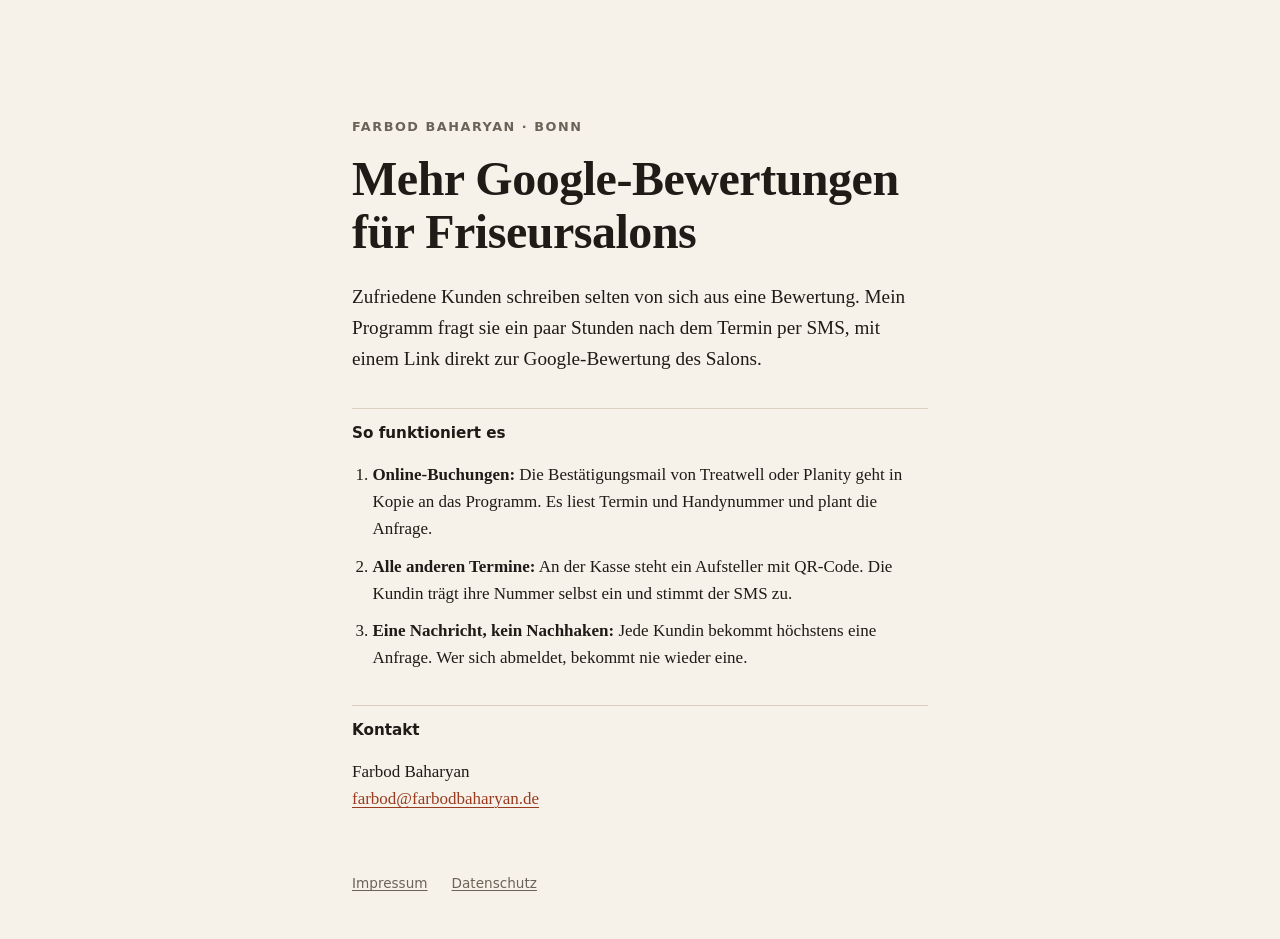
==== index.html @ d287696e "feat: Startseite, Impressum, Datenschutz" ====
<!doctype html>
<html lang="de">
<head>
<meta charset="utf-8">
<meta name="viewport" content="width=device-width, initial-scale=1">
<title>Farbod Baharyan – Google-Bewertungen für Salons</title>
<meta name="description" content="Farbod Baharyan, Bonn: ein Werkzeug, mit dem Friseur- und Kosmetiksalons nach jedem Termin eine Google-Bewertung anfragen.">
<link rel="stylesheet" href="stil.css">
</head>
<body>
<main>
  <p class="marke">Farbod Baharyan · Bonn</p>
  <h1>Mehr Google-Bewertungen für Friseur&shy;salons</h1>
  <p class="lead">Zufriedene Kunden schreiben selten von sich aus eine Bewertung. Mein Programm fragt sie ein paar Stunden nach dem Termin per SMS, mit einem Link direkt zur Google-Bewertung des Salons.</p>

  <section>
    <h2>So funktioniert es</h2>
    <ol>
      <li><strong>Online-Buchungen:</strong> Die Bestätigungsmail von Treatwell oder Planity geht in Kopie an das Programm. Es liest Termin und Handynummer und plant die Anfrage.</li>
      <li><strong>Alle anderen Termine:</strong> An der Kasse steht ein Aufsteller mit QR-Code. Die Kundin trägt ihre Nummer selbst ein und stimmt der SMS zu.</li>
      <li><strong>Eine Nachricht, kein Nachhaken:</strong> Jede Kundin bekommt höchstens eine Anfrage. Wer sich abmeldet, bekommt nie wieder eine.</li>
    </ol>
  </section>

  <section>
    <h2>Kontakt</h2>
    <p>Farbod Baharyan<br><a href="mailto:farbod@farbodbaharyan.de">farbod@farbodbaharyan.de</a></p>
  </section>
</main>
<footer>
  <a href="impressum.html">Impressum</a>
  <a href="datenschutz.html">Datenschutz</a>
</footer>
</body>
</html>
---- stil.css ----
:root {
  --papier: #f6f2ea;
  --tinte: #1f1b16;
  --grau: #6b6358;
  --akzent: #9a3b1f;
  --linie: #d9d0c2;
}

@media (prefers-color-scheme: dark) {
  :root {
    --papier: #17140f;
    --tinte: #efe8dc;
    --grau: #a89f92;
    --akzent: #e08a64;
    --linie: #3a342b;
  }
}

* { box-sizing: border-box; }

body {
  margin: 0;
  background: var(--papier);
  color: var(--tinte);
  font: 17px/1.6 Charter, "Bitstream Charter", "Sitka Text", Cambria, Georgia, serif;
}

main, footer {
  max-width: 38rem;
  margin: 0 auto;
  padding: 0 16px;
}

main { padding-top: 12vh; padding-bottom: 3rem; }

.marke {
  font: 600 0.8rem/1 system-ui, sans-serif;
  letter-spacing: 0.12em;
  text-transform: uppercase;
  color: var(--grau);
}

.marke a { color: inherit; text-decoration: none; }

h1 {
  font-size: clamp(2rem, 1.4rem + 3vw, 3rem);
  line-height: 1.1;
  margin: 0.4em 0 0.5em;
  letter-spacing: -0.01em;
}

h2 {
  font: 600 0.95rem/1.3 system-ui, sans-serif;
  margin: 2.2em 0 0.4em;
  padding-top: 1em;
  border-top: 1px solid var(--linie);
}

.lead { font-size: 1.2rem; }

ol { padding-left: 1.2em; }
li { margin-bottom: 0.6em; }

a { color: var(--akzent); text-underline-offset: 0.15em; }
a:hover, a:focus-visible { text-decoration-thickness: 2px; }

footer {
  display: flex;
  gap: 1.5rem;
  padding-bottom: 3rem;
  font: 0.85rem/1 system-ui, sans-serif;
}

footer a { color: var(--grau); }
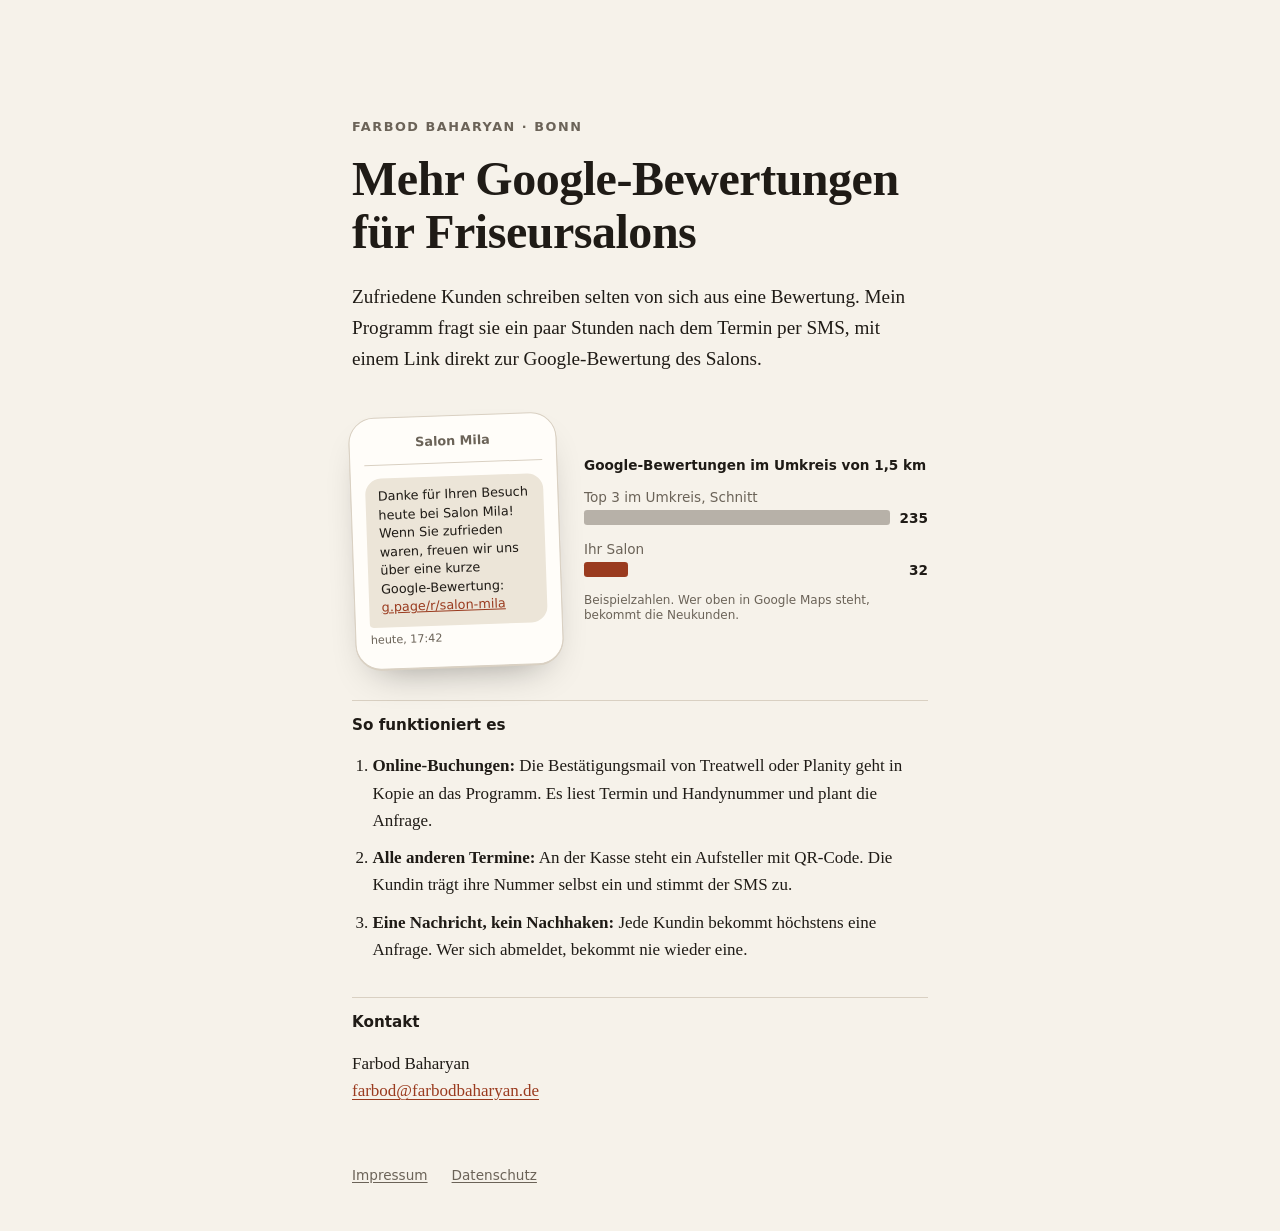
==== commit 3c4212c8: "feat: Beispiel-SMS und Bewertungsvergleich" ====
--- a/index.html
+++ b/index.html
@@ -12,6 +12,21 @@
   <p class="marke">Farbod Baharyan · Bonn</p>
   <h1>Mehr Google-Bewertungen für Friseur&shy;salons</h1>
   <p class="lead">Zufriedene Kunden schreiben selten von sich aus eine Bewertung. Mein Programm fragt sie ein paar Stunden nach dem Termin per SMS, mit einem Link direkt zur Google-Bewertung des Salons.</p>
+
+  <div class="bild">
+    <figure class="handy" aria-label="Beispiel einer SMS an eine Kundin">
+      <div class="handy-kopf">Salon Mila</div>
+      <p class="sms">Danke für Ihren Besuch heute bei Salon Mila! Wenn Sie zufrieden waren, freuen wir uns über eine kurze Google-Bewertung: <span class="link">g.page/r/salon-mila</span></p>
+      <p class="sms-zeit">heute, 17:42</p>
+    </figure>
+
+    <figure class="vergleich" aria-label="Beispiel: Bewertungszahl im Vergleich zu den drei meistbewerteten Salons im Umkreis">
+      <figcaption>Google-Bewertungen im Umkreis von 1,5 km</figcaption>
+      <div class="balken"><span>Top 3 im Umkreis, Schnitt</span><i style="--w:100%"></i><b>235</b></div>
+      <div class="balken eigen"><span>Ihr Salon</span><i style="--w:14%"></i><b>32</b></div>
+      <p class="hinweis">Beispielzahlen. Wer oben in Google Maps steht, bekommt die Neukunden.</p>
+    </figure>
+  </div>
 
   <section>
     <h2>So funktioniert es</h2>
--- a/stil.css
+++ b/stil.css
@@ -4,6 +4,8 @@
   --grau: #6b6358;
   --akzent: #9a3b1f;
   --linie: #d9d0c2;
+  --flaeche: #fffdf9;
+  --blase: #ece5d8;
 }
 
 @media (prefers-color-scheme: dark) {
@@ -13,6 +15,8 @@
     --grau: #a89f92;
     --akzent: #e08a64;
     --linie: #3a342b;
+    --flaeche: #211d17;
+    --blase: #2e2820;
   }
 }
 
@@ -58,6 +62,81 @@
 
 .lead { font-size: 1.2rem; }
 
+.bild {
+  display: grid;
+  grid-template-columns: 13rem 1fr;
+  gap: 1.5rem;
+  align-items: center;
+  margin: 2.5rem 0 1rem;
+}
+
+figure { margin: 0; }
+
+.handy {
+  background: var(--flaeche);
+  border: 1px solid var(--linie);
+  border-radius: 1.6rem;
+  padding: 1rem 0.9rem 1.2rem;
+  box-shadow: 0 1px 0 var(--linie), 0 18px 40px -22px rgb(0 0 0 / 0.45);
+  transform: rotate(-2deg);
+  font: 0.8rem/1.45 system-ui, sans-serif;
+}
+
+.handy-kopf {
+  text-align: center;
+  font-weight: 600;
+  color: var(--grau);
+  padding-bottom: 0.7rem;
+  margin-bottom: 0.8rem;
+  border-bottom: 1px solid var(--linie);
+}
+
+.sms {
+  background: var(--blase);
+  border-radius: 1rem 1rem 1rem 0.25rem;
+  padding: 0.6rem 0.75rem;
+  margin: 0;
+}
+
+.sms .link { color: var(--akzent); text-decoration: underline; }
+.sms-zeit { margin: 0.35rem 0 0; font-size: 0.7rem; color: var(--grau); }
+
+.vergleich {
+  font: 0.85rem/1.3 system-ui, sans-serif;
+}
+
+.vergleich figcaption {
+  font-weight: 600;
+  margin-bottom: 0.9rem;
+}
+
+.balken {
+  display: grid;
+  grid-template-columns: 1fr auto;
+  gap: 0.25rem 0.6rem;
+  margin-bottom: 0.8rem;
+}
+
+.balken span { grid-column: 1 / -1; color: var(--grau); }
+
+.balken i {
+  display: block;
+  height: 0.9rem;
+  width: var(--w);
+  background: var(--grau);
+  border-radius: 0.2rem;
+  opacity: 0.45;
+}
+
+.balken b { font-variant-numeric: tabular-nums; }
+.balken.eigen i { background: var(--akzent); opacity: 1; }
+.hinweis { color: var(--grau); font-size: 0.75rem; margin: 0.4rem 0 0; }
+
+@media (max-width: 34rem) {
+  .bild { grid-template-columns: 1fr; }
+  .handy { max-width: 15rem; }
+}
+
 ol { padding-left: 1.2em; }
 li { margin-bottom: 0.6em; }
 
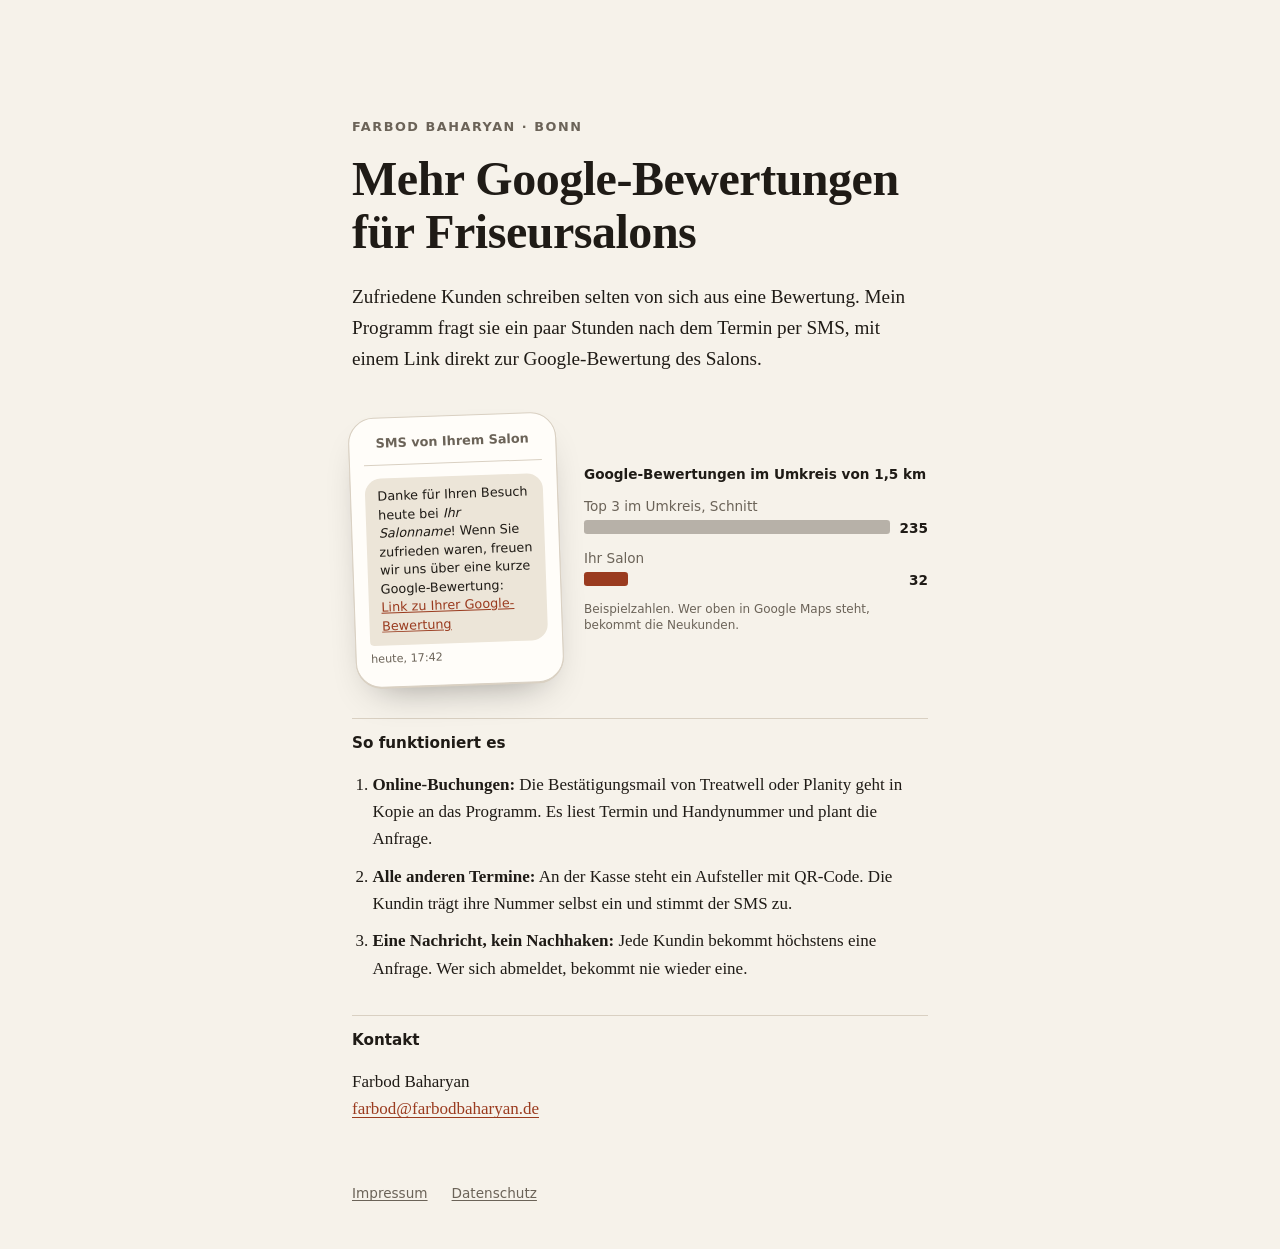
==== commit f2f4c7a5: "fix: neutraler Platzhalter statt Beispielsalon" ====
--- a/index.html
+++ b/index.html
@@ -5,7 +5,7 @@
 <meta name="viewport" content="width=device-width, initial-scale=1">
 <title>Farbod Baharyan – Google-Bewertungen für Salons</title>
 <meta name="description" content="Farbod Baharyan, Bonn: ein Werkzeug, mit dem Friseur- und Kosmetiksalons nach jedem Termin eine Google-Bewertung anfragen.">
-<link rel="stylesheet" href="stil.css">
+<link rel="stylesheet" href="stil.css?v=2">
 </head>
 <body>
 <main>
@@ -15,8 +15,8 @@
 
   <div class="bild">
     <figure class="handy" aria-label="Beispiel einer SMS an eine Kundin">
-      <div class="handy-kopf">Salon Mila</div>
-      <p class="sms">Danke für Ihren Besuch heute bei Salon Mila! Wenn Sie zufrieden waren, freuen wir uns über eine kurze Google-Bewertung: <span class="link">g.page/r/salon-mila</span></p>
+      <div class="handy-kopf">SMS von Ihrem Salon</div>
+      <p class="sms">Danke für Ihren Besuch heute bei <em>Ihr Salonname</em>! Wenn Sie zufrieden waren, freuen wir uns über eine kurze Google-Bewertung: <span class="link">Link zu Ihrer Google-Bewertung</span></p>
       <p class="sms-zeit">heute, 17:42</p>
     </figure>
 
